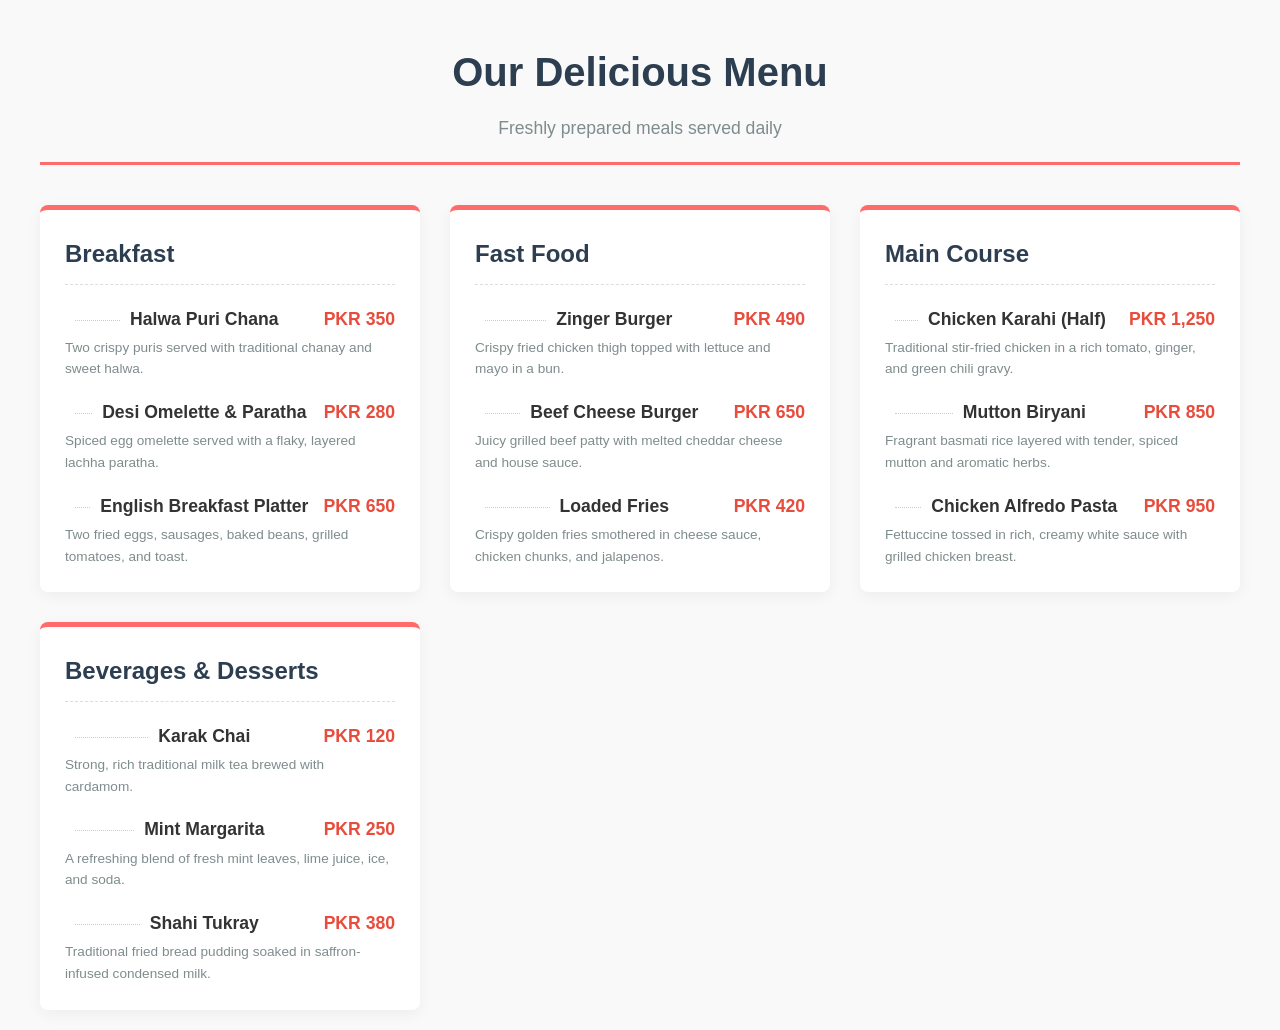
==== src/menu.html @ 16ae6100 "Created the menu page" ====
<!DOCTYPE html>
<html lang="en">
<head>
    <meta charset="UTF-8">
    <meta name="viewport" content="width=device-width, initial-scale=1.0">
    <title>Food Menu</title>
    <link rel="stylesheet" href="../styles/style.css">
</head>
<body>

    <div class="container">
        <header>
            <h1>Our Delicious Menu</h1>
            <p>Freshly prepared meals served daily</p>
        </header>

        <main class="menu-grid">
            <!-- Breakfast Category -->
            <section class="category-card">
                <h2 class="category-title">Breakfast</h2>
                <ul class="item-list">
                    <li class="menu-item">
                        <div class="item-details">
                            <span class="item-name">Halwa Puri Chana</span>
                            <span class="item-price">PKR 350</span>
                        </div>
                        <p class="item-description">Two crispy puris served with traditional chanay and sweet halwa.</p>
                    </li>
                    <li class="menu-item">
                        <div class="item-details">
                            <span class="item-name">Desi Omelette & Paratha</span>
                            <span class="item-price">PKR 280</span>
                        </div>
                        <p class="item-description">Spiced egg omelette served with a flaky, layered lachha paratha.</p>
                    </li>
                    <li class="menu-item">
                        <div class="item-details">
                            <span class="item-name">English Breakfast Platter</span>
                            <span class="item-price">PKR 650</span>
                        </div>
                        <p class="item-description">Two fried eggs, sausages, baked beans, grilled tomatoes, and toast.</p>
                    </li>
                </ul>
            </section>

            <!-- Fast Food Category -->
            <section class="category-card">
                <h2 class="category-title">Fast Food</h2>
                <ul class="item-list">
                    <li class="menu-item">
                        <div class="item-details">
                            <span class="item-name">Zinger Burger</span>
                            <span class="item-price">PKR 490</span>
                        </div>
                        <p class="item-description">Crispy fried chicken thigh topped with lettuce and mayo in a bun.</p>
                    </li>
                    <li class="menu-item">
                        <div class="item-details">
                            <span class="item-name">Beef Cheese Burger</span>
                            <span class="item-price">PKR 650</span>
                        </div>
                        <p class="item-description">Juicy grilled beef patty with melted cheddar cheese and house sauce.</p>
                    </li>
                    <li class="menu-item">
                        <div class="item-details">
                            <span class="item-name">Loaded Fries</span>
                            <span class="item-price">PKR 420</span>
                        </div>
                        <p class="item-description">Crispy golden fries smothered in cheese sauce, chicken chunks, and jalapenos.</p>
                    </li>
                </ul>
            </section>

            <!-- Main Course Category -->
            <section class="category-card">
                <h2 class="category-title">Main Course</h2>
                <ul class="item-list">
                    <li class="menu-item">
                        <div class="item-details">
                            <span class="item-name">Chicken Karahi (Half)</span>
                            <span class="item-price">PKR 1,250</span>
                        </div>
                        <p class="item-description">Traditional stir-fried chicken in a rich tomato, ginger, and green chili gravy.</p>
                    </li>
                    <li class="menu-item">
                        <div class="item-details">
                            <span class="item-name">Mutton Biryani</span>
                            <span class="item-price">PKR 850</span>
                        </div>
                        <p class="item-description">Fragrant basmati rice layered with tender, spiced mutton and aromatic herbs.</p>
                    </li>
                    <li class="menu-item">
                        <div class="item-details">
                            <span class="item-name">Chicken Alfredo Pasta</span>
                            <span class="item-price">PKR 950</span>
                        </div>
                        <p class="item-description">Fettuccine tossed in rich, creamy white sauce with grilled chicken breast.</p>
                    </li>
                </ul>
            </section>

            <!-- Beverages & Desserts Category -->
            <section class="category-card">
                <h2 class="category-title">Beverages & Desserts</h2>
                <ul class="item-list">
                    <li class="menu-item">
                        <div class="item-details">
                            <span class="item-name">Karak Chai</span>
                            <span class="item-price">PKR 120</span>
                        </div>
                        <p class="item-description">Strong, rich traditional milk tea brewed with cardamom.</p>
                    </li>
                    <li class="menu-item">
                        <div class="item-details">
                            <span class="item-name">Mint Margarita</span>
                            <span class="item-price">PKR 250</span>
                        </div>
                        <p class="item-description">A refreshing blend of fresh mint leaves, lime juice, ice, and soda.</p>
                    </li>
                    <li class="menu-item">
                        <div class="item-details">
                            <span class="item-name">Shahi Tukray</span>
                            <span class="item-price">PKR 380</span>
                        </div>
                        <p class="item-description">Traditional fried bread pudding soaked in saffron-infused condensed milk.</p>
                    </li>
                </ul>
            </section>
        </main>
    </div>

</body>
</html>
---- styles/style.css ----
/* Base Styles & Reset */
* {
    margin: 0;
    padding: 0;
    box-sizing: border-box;
    font-family: 'Segoe UI', Tahoma, Geneva, Verdana, sans-serif;
}

body {
    background-color: #f9f9f9;
    color: #333;
    line-height: 1.6;
    padding: 20px;
}

.container {
    max-width: 1200px;
    margin: 0 auto;
}

/* Header */
header {
    text-align: center;
    margin-bottom: 40px;
    padding: 20px 0;
    border-bottom: 3px solid #ff6b6b;
}

header h1 {
    font-size: 2.5rem;
    color: #2c3e50;
    margin-bottom: 10px;
}

header p {
    color: #7f8c8d;
    font-size: 1.1rem;
}

/* Menu Grid Layout */
.menu-grid {
    display: grid;
    grid-template-columns: repeat(auto-fit, minmax(280px, 1fr));
    gap: 30px;
}

/* Category Card */
.category-card {
    background: #fff;
    border-radius: 8px;
    box-shadow: 0 4px 15px rgba(0,0,0,0.05);
    padding: 25px;
    border-top: 5px solid #ff6b6b;
    transition: transform 0.3s ease;
}

.category-card:hover {
    transform: translateY(-5px);
}

.category-title {
    font-size: 1.5rem;
    color: #2c3e50;
    margin-bottom: 20px;
    padding-bottom: 10px;
    border-bottom: 1px dashed #ddd;
}

/* Menu Item List */
.item-list {
    list-style: none;
}

.menu-item {
    margin-bottom: 18px;
}

.menu-item:last-child {
    margin-bottom: 0;
}

.item-details {
    display: flex;
    justify-content: space-between;
    align-items: baseline;
    font-weight: 600;
}

.item-name {
    color: #333;
    font-size: 1.1rem;
    flex-grow: 1;
    order: 1;
}

/* Dotted separator between name and price */
.item-details::after {
    content: "";
    flex-grow: 1;
    border-bottom: 1px dotted #ccc;
    margin: 0 10px;
    position: relative;
    top: -4px;
}

.item-price {
    color: #e74c3c;
    font-size: 1.1rem;
    white-space: nowrap;
    order: 2;
}

.item-description {
    font-size: 0.85rem;
    color: #7f8c8d;
    margin-top: 4px;
    font-weight: normal;
}
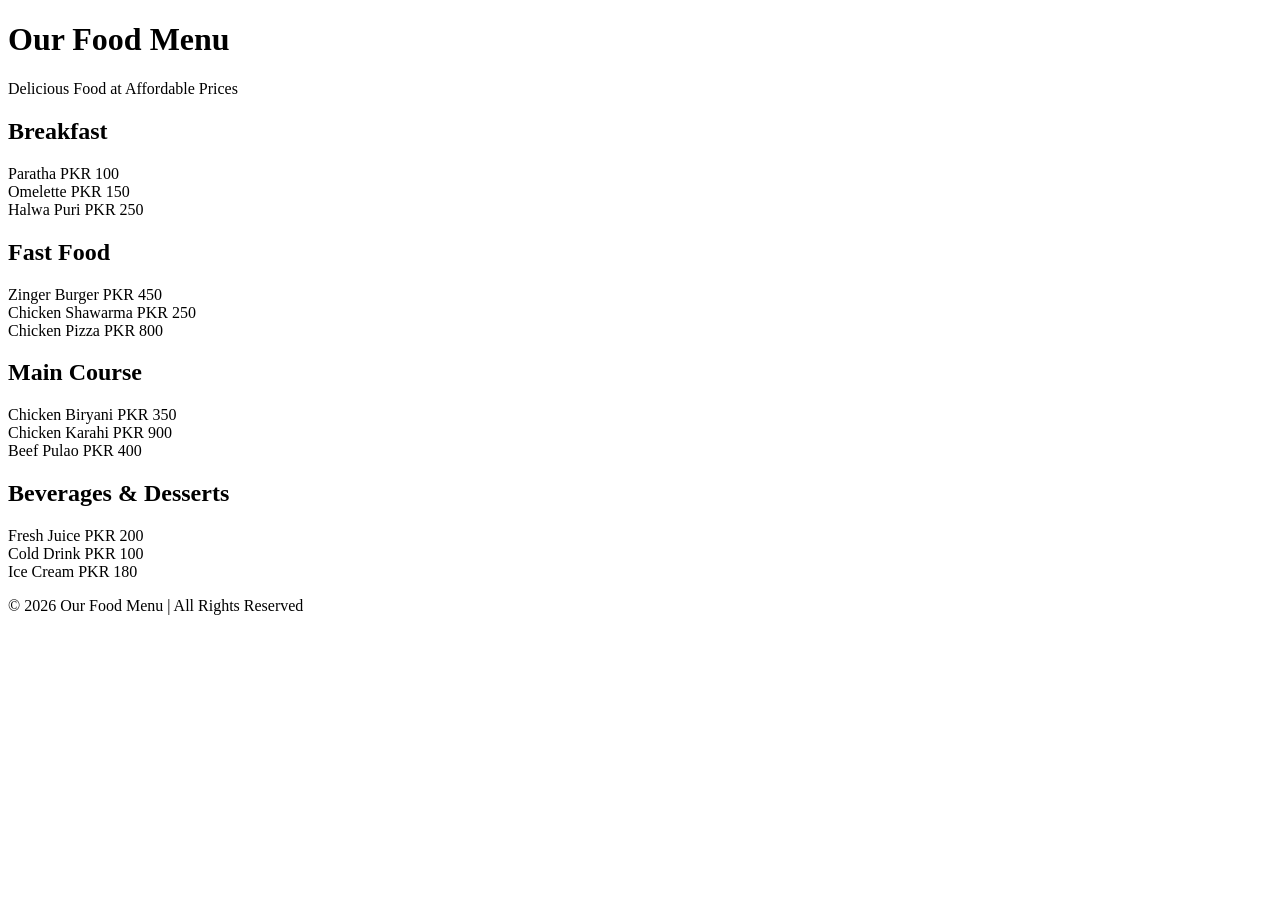
==== commit 441153a7: "completed html of menu page" ====
--- a/src/menu.html
+++ b/src/menu.html
@@ -1,133 +1,96 @@
+
 <!DOCTYPE html>
 <html lang="en">
 <head>
     <meta charset="UTF-8">
     <meta name="viewport" content="width=device-width, initial-scale=1.0">
     <title>Food Menu</title>
-    <link rel="stylesheet" href="../styles/style.css">
+
+    <!-- Linking External CSS -->
+    <!--<link rel="stylesheet" href="style.css"> -->
 </head>
 <body>
 
-    <div class="container">
-        <header>
-            <h1>Our Delicious Menu</h1>
-            <p>Freshly prepared meals served daily</p>
-        </header>
+    <header>
+        <h1>Our Food Menu</h1>
+        <p>Delicious Food at Affordable Prices</p>
+    </header>
 
-        <main class="menu-grid">
-            <!-- Breakfast Category -->
-            <section class="category-card">
-                <h2 class="category-title">Breakfast</h2>
-                <ul class="item-list">
-                    <li class="menu-item">
-                        <div class="item-details">
-                            <span class="item-name">Halwa Puri Chana</span>
-                            <span class="item-price">PKR 350</span>
-                        </div>
-                        <p class="item-description">Two crispy puris served with traditional chanay and sweet halwa.</p>
-                    </li>
-                    <li class="menu-item">
-                        <div class="item-details">
-                            <span class="item-name">Desi Omelette & Paratha</span>
-                            <span class="item-price">PKR 280</span>
-                        </div>
-                        <p class="item-description">Spiced egg omelette served with a flaky, layered lachha paratha.</p>
-                    </li>
-                    <li class="menu-item">
-                        <div class="item-details">
-                            <span class="item-name">English Breakfast Platter</span>
-                            <span class="item-price">PKR 650</span>
-                        </div>
-                        <p class="item-description">Two fried eggs, sausages, baked beans, grilled tomatoes, and toast.</p>
-                    </li>
-                </ul>
-            </section>
+    <main class="menu-container">
 
-            <!-- Fast Food Category -->
-            <section class="category-card">
-                <h2 class="category-title">Fast Food</h2>
-                <ul class="item-list">
-                    <li class="menu-item">
-                        <div class="item-details">
-                            <span class="item-name">Zinger Burger</span>
-                            <span class="item-price">PKR 490</span>
-                        </div>
-                        <p class="item-description">Crispy fried chicken thigh topped with lettuce and mayo in a bun.</p>
-                    </li>
-                    <li class="menu-item">
-                        <div class="item-details">
-                            <span class="item-name">Beef Cheese Burger</span>
-                            <span class="item-price">PKR 650</span>
-                        </div>
-                        <p class="item-description">Juicy grilled beef patty with melted cheddar cheese and house sauce.</p>
-                    </li>
-                    <li class="menu-item">
-                        <div class="item-details">
-                            <span class="item-name">Loaded Fries</span>
-                            <span class="item-price">PKR 420</span>
-                        </div>
-                        <p class="item-description">Crispy golden fries smothered in cheese sauce, chicken chunks, and jalapenos.</p>
-                    </li>
-                </ul>
-            </section>
+        <!-- Breakfast -->
+        <section class="menu-category">
+            <h2>Breakfast</h2>
+            <div class="menu-item">
+                <span>Paratha</span>
+                <span>PKR 100</span>
+            </div>
+            <div class="menu-item">
+                <span>Omelette</span>
+                <span>PKR 150</span>
+            </div>
+            <div class="menu-item">
+                <span>Halwa Puri</span>
+                <span>PKR 250</span>
+            </div>
+        </section>
 
-            <!-- Main Course Category -->
-            <section class="category-card">
-                <h2 class="category-title">Main Course</h2>
-                <ul class="item-list">
-                    <li class="menu-item">
-                        <div class="item-details">
-                            <span class="item-name">Chicken Karahi (Half)</span>
-                            <span class="item-price">PKR 1,250</span>
-                        </div>
-                        <p class="item-description">Traditional stir-fried chicken in a rich tomato, ginger, and green chili gravy.</p>
-                    </li>
-                    <li class="menu-item">
-                        <div class="item-details">
-                            <span class="item-name">Mutton Biryani</span>
-                            <span class="item-price">PKR 850</span>
-                        </div>
-                        <p class="item-description">Fragrant basmati rice layered with tender, spiced mutton and aromatic herbs.</p>
-                    </li>
-                    <li class="menu-item">
-                        <div class="item-details">
-                            <span class="item-name">Chicken Alfredo Pasta</span>
-                            <span class="item-price">PKR 950</span>
-                        </div>
-                        <p class="item-description">Fettuccine tossed in rich, creamy white sauce with grilled chicken breast.</p>
-                    </li>
-                </ul>
-            </section>
+        <!-- Fast Food -->
+        <section class="menu-category">
+            <h2>Fast Food</h2>
+            <div class="menu-item">
+                <span>Zinger Burger</span>
+                <span>PKR 450</span>
+            </div>
+            <div class="menu-item">
+                <span>Chicken Shawarma</span>
+                <span>PKR 250</span>
+            </div>
+            <div class="menu-item">
+                <span>Chicken Pizza</span>
+                <span>PKR 800</span>
+            </div>
+        </section>
 
-            <!-- Beverages & Desserts Category -->
-            <section class="category-card">
-                <h2 class="category-title">Beverages & Desserts</h2>
-                <ul class="item-list">
-                    <li class="menu-item">
-                        <div class="item-details">
-                            <span class="item-name">Karak Chai</span>
-                            <span class="item-price">PKR 120</span>
-                        </div>
-                        <p class="item-description">Strong, rich traditional milk tea brewed with cardamom.</p>
-                    </li>
-                    <li class="menu-item">
-                        <div class="item-details">
-                            <span class="item-name">Mint Margarita</span>
-                            <span class="item-price">PKR 250</span>
-                        </div>
-                        <p class="item-description">A refreshing blend of fresh mint leaves, lime juice, ice, and soda.</p>
-                    </li>
-                    <li class="menu-item">
-                        <div class="item-details">
-                            <span class="item-name">Shahi Tukray</span>
-                            <span class="item-price">PKR 380</span>
-                        </div>
-                        <p class="item-description">Traditional fried bread pudding soaked in saffron-infused condensed milk.</p>
-                    </li>
-                </ul>
-            </section>
-        </main>
-    </div>
+        <!-- Main Course -->
+        <section class="menu-category">
+            <h2>Main Course</h2>
+            <div class="menu-item">
+                <span>Chicken Biryani</span>
+                <span>PKR 350</span>
+            </div>
+            <div class="menu-item">
+                <span>Chicken Karahi</span>
+                <span>PKR 900</span>
+            </div>
+            <div class="menu-item">
+                <span>Beef Pulao</span>
+                <span>PKR 400</span>
+            </div>
+        </section>
+
+        <!-- Beverages & Desserts -->
+        <section class="menu-category">
+            <h2>Beverages & Desserts</h2>
+            <div class="menu-item">
+                <span>Fresh Juice</span>
+                <span>PKR 200</span>
+            </div>
+            <div class="menu-item">
+                <span>Cold Drink</span>
+                <span>PKR 100</span>
+            </div>
+            <div class="menu-item">
+                <span>Ice Cream</span>
+                <span>PKR 180</span>
+            </div>
+        </section>
+
+    </main>
+
+    <footer>
+        <p>&copy; 2026 Our Food Menu | All Rights Reserved</p>
+    </footer>
 
 </body>
 </html>
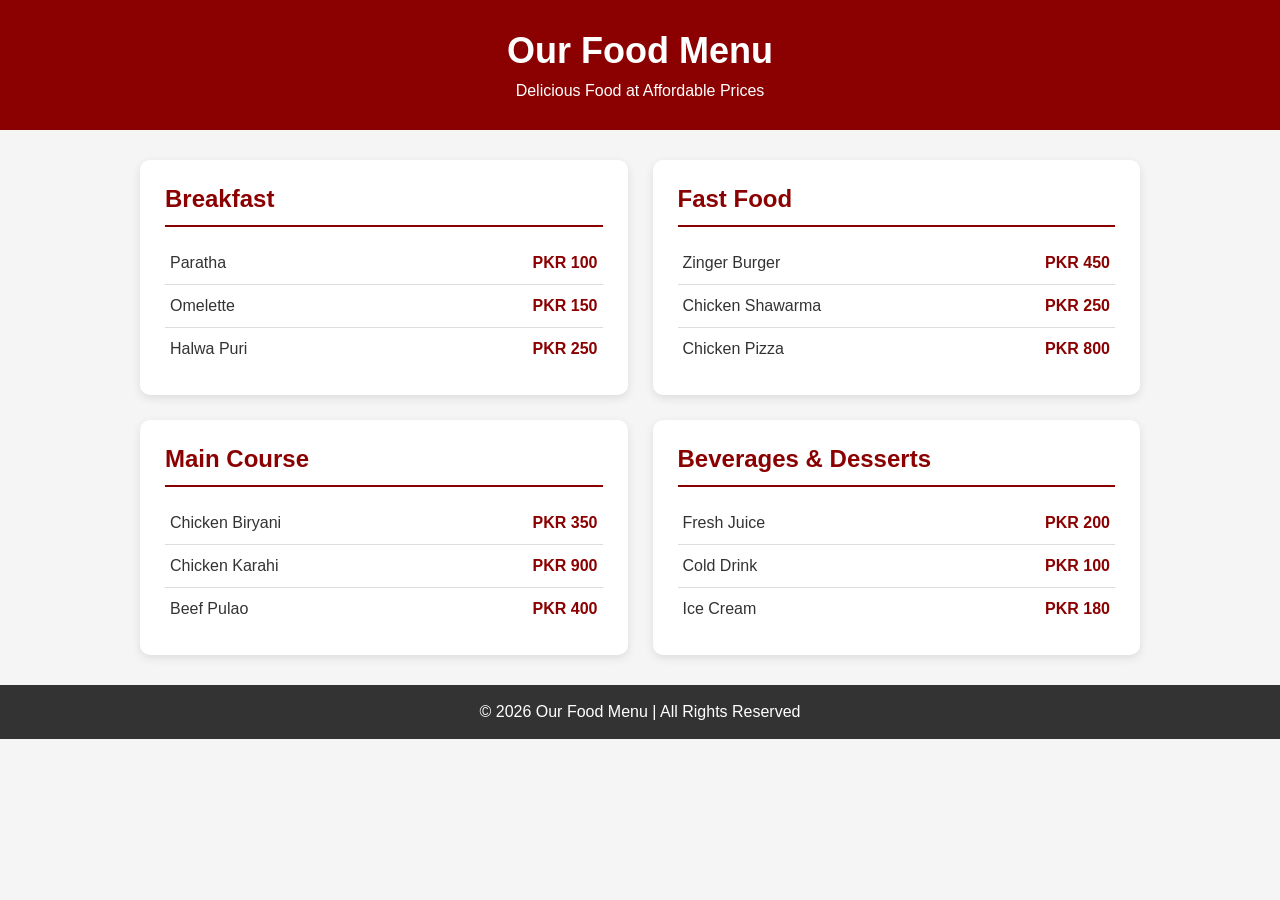
==== commit a349dad2: "linked stylesheet with menu.html" ====
--- a/src/menu.html
+++ b/src/menu.html
@@ -7,7 +7,7 @@
     <title>Food Menu</title>
 
     <!-- Linking External CSS -->
-    <!--<link rel="stylesheet" href="style.css"> -->
+    <link rel="stylesheet" href="../styles/style.css"> 
 </head>
 <body>
 
--- a/styles/style.css
+++ b/styles/style.css
@@ -0,0 +1,94 @@
+
+/* General Styling */
+* {
+    margin: 0;
+    padding: 0;
+    box-sizing: border-box;
+}
+
+body {
+    font-family: Arial, sans-serif;
+    background-color: #f5f5f5;
+    color: #333;
+}
+
+/* Header */
+header {
+    background-color: #8b0000;
+    color: white;
+    text-align: center;
+    padding: 30px 15px;
+}
+
+header h1 {
+    font-size: 36px;
+    margin-bottom: 10px;
+}
+
+header p {
+    font-size: 16px;
+}
+
+/* Menu Container */
+.menu-container {
+    width: 85%;
+    max-width: 1000px;
+    margin: 30px auto;
+    display: grid;
+    grid-template-columns: repeat(2, 1fr);
+    gap: 25px;
+}
+
+/* Menu Categories */
+.menu-category {
+    background-color: white;
+    padding: 25px;
+    border-radius: 10px;
+    box-shadow: 0 3px 10px rgba(0, 0, 0, 0.1);
+}
+
+.menu-category h2 {
+    color: #8b0000;
+    border-bottom: 2px solid #8b0000;
+    padding-bottom: 12px;
+    margin-bottom: 15px;
+}
+
+/* Menu Items */
+.menu-item {
+    display: flex;
+    justify-content: space-between;
+    padding: 12px 5px;
+    border-bottom: 1px solid #ddd;
+    font-size: 16px;
+}
+
+.menu-item:last-child {
+    border-bottom: none;
+}
+
+.menu-item span:last-child {
+    font-weight: bold;
+    color: #8b0000;
+}
+
+/* Footer */
+footer {
+    background-color: #333;
+    color: white;
+    text-align: center;
+    padding: 18px;
+    margin-top: 30px;
+}
+
+/* Responsive Design */
+@media (max-width: 600px) {
+    .menu-container {
+        grid-template-columns: 1fr;
+        width: 90%;
+    }
+
+    header h1 {
+        font-size: 28px;
+    }
+}
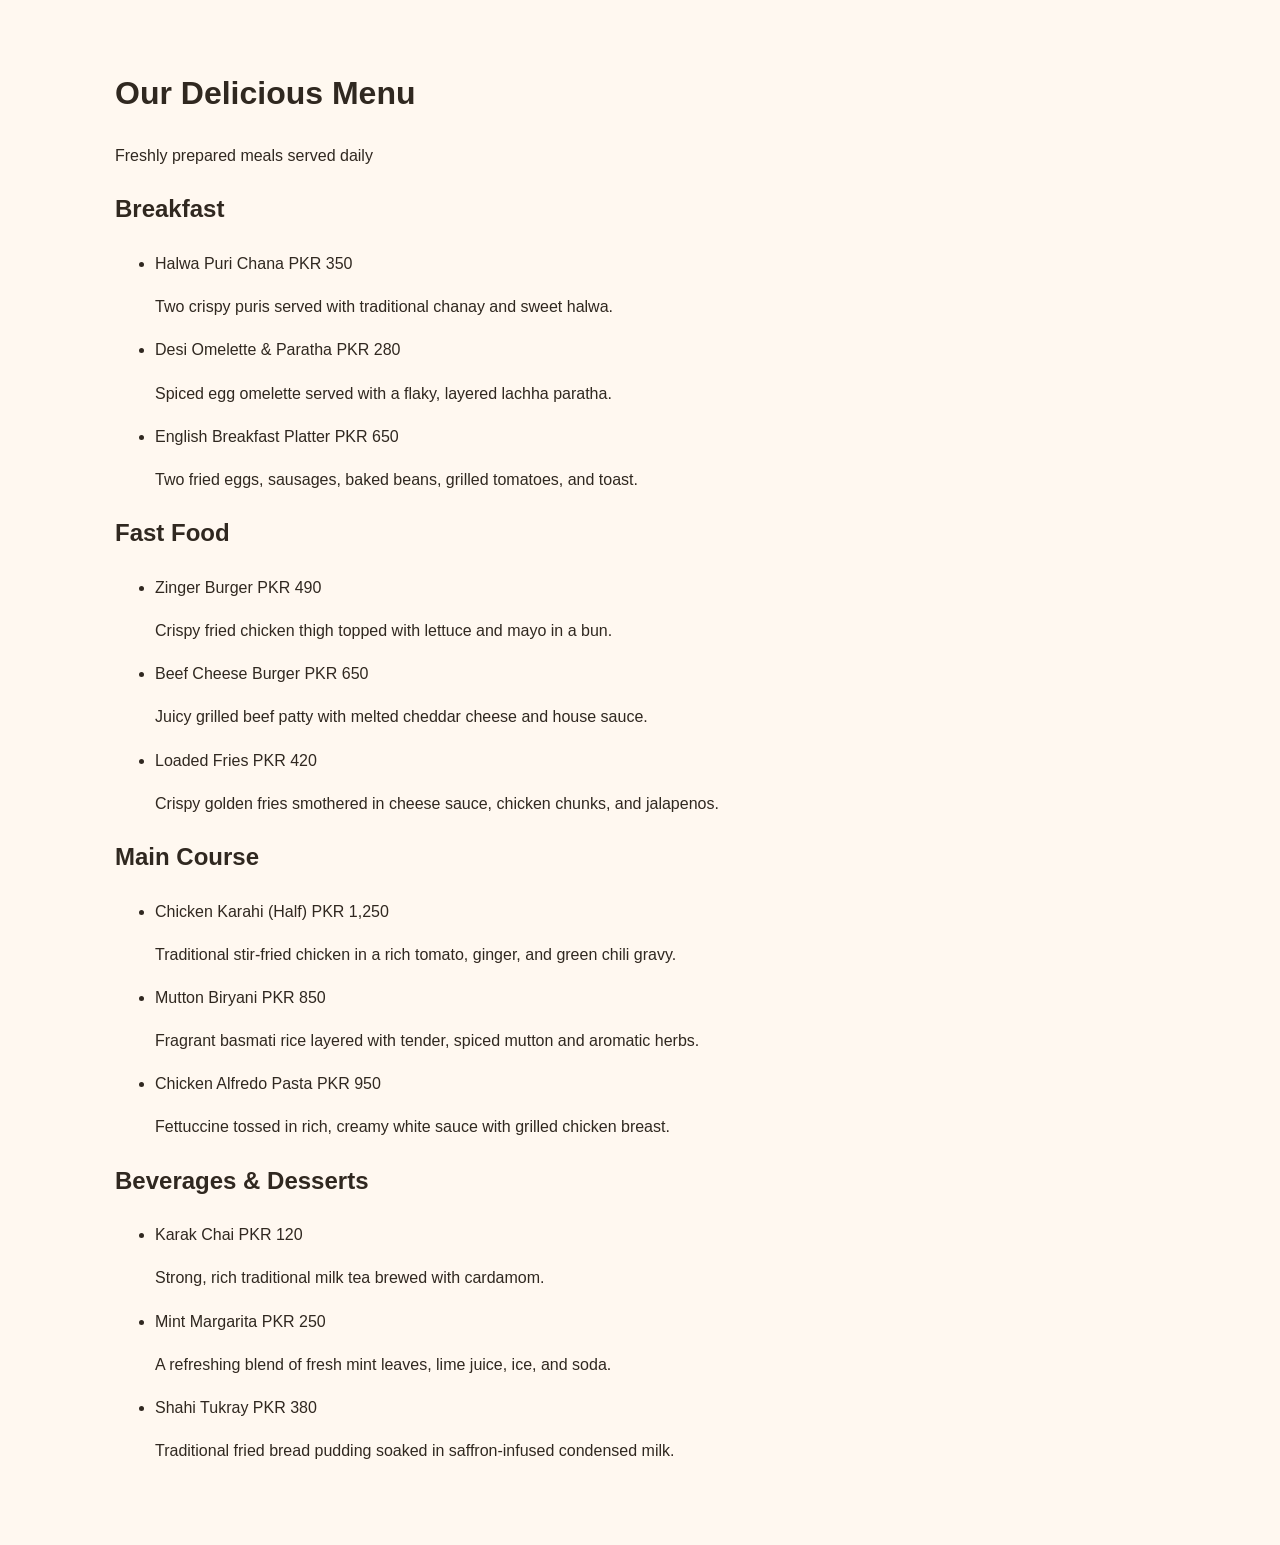
==== commit f23823bf: "Merge pull request #18 from Saitama-a/feature/order-page Feature/order page" ====
--- a/src/menu.html
+++ b/src/menu.html
@@ -1,96 +1,133 @@
-
 <!DOCTYPE html>
 <html lang="en">
 <head>
     <meta charset="UTF-8">
     <meta name="viewport" content="width=device-width, initial-scale=1.0">
     <title>Food Menu</title>
-
-    <!-- Linking External CSS -->
-    <link rel="stylesheet" href="../styles/style.css"> 
+    <link rel="stylesheet" href="../styles/style.css">
 </head>
 <body>
 
-    <header>
-        <h1>Our Food Menu</h1>
-        <p>Delicious Food at Affordable Prices</p>
-    </header>
+    <div class="container">
+        <header>
+            <h1>Our Delicious Menu</h1>
+            <p>Freshly prepared meals served daily</p>
+        </header>
 
-    <main class="menu-container">
+        <main class="menu-grid">
+            <!-- Breakfast Category -->
+            <section class="category-card">
+                <h2 class="category-title">Breakfast</h2>
+                <ul class="item-list">
+                    <li class="menu-item">
+                        <div class="item-details">
+                            <span class="item-name">Halwa Puri Chana</span>
+                            <span class="item-price">PKR 350</span>
+                        </div>
+                        <p class="item-description">Two crispy puris served with traditional chanay and sweet halwa.</p>
+                    </li>
+                    <li class="menu-item">
+                        <div class="item-details">
+                            <span class="item-name">Desi Omelette & Paratha</span>
+                            <span class="item-price">PKR 280</span>
+                        </div>
+                        <p class="item-description">Spiced egg omelette served with a flaky, layered lachha paratha.</p>
+                    </li>
+                    <li class="menu-item">
+                        <div class="item-details">
+                            <span class="item-name">English Breakfast Platter</span>
+                            <span class="item-price">PKR 650</span>
+                        </div>
+                        <p class="item-description">Two fried eggs, sausages, baked beans, grilled tomatoes, and toast.</p>
+                    </li>
+                </ul>
+            </section>
 
-        <!-- Breakfast -->
-        <section class="menu-category">
-            <h2>Breakfast</h2>
-            <div class="menu-item">
-                <span>Paratha</span>
-                <span>PKR 100</span>
-            </div>
-            <div class="menu-item">
-                <span>Omelette</span>
-                <span>PKR 150</span>
-            </div>
-            <div class="menu-item">
-                <span>Halwa Puri</span>
-                <span>PKR 250</span>
-            </div>
-        </section>
+            <!-- Fast Food Category -->
+            <section class="category-card">
+                <h2 class="category-title">Fast Food</h2>
+                <ul class="item-list">
+                    <li class="menu-item">
+                        <div class="item-details">
+                            <span class="item-name">Zinger Burger</span>
+                            <span class="item-price">PKR 490</span>
+                        </div>
+                        <p class="item-description">Crispy fried chicken thigh topped with lettuce and mayo in a bun.</p>
+                    </li>
+                    <li class="menu-item">
+                        <div class="item-details">
+                            <span class="item-name">Beef Cheese Burger</span>
+                            <span class="item-price">PKR 650</span>
+                        </div>
+                        <p class="item-description">Juicy grilled beef patty with melted cheddar cheese and house sauce.</p>
+                    </li>
+                    <li class="menu-item">
+                        <div class="item-details">
+                            <span class="item-name">Loaded Fries</span>
+                            <span class="item-price">PKR 420</span>
+                        </div>
+                        <p class="item-description">Crispy golden fries smothered in cheese sauce, chicken chunks, and jalapenos.</p>
+                    </li>
+                </ul>
+            </section>
 
-        <!-- Fast Food -->
-        <section class="menu-category">
-            <h2>Fast Food</h2>
-            <div class="menu-item">
-                <span>Zinger Burger</span>
-                <span>PKR 450</span>
-            </div>
-            <div class="menu-item">
-                <span>Chicken Shawarma</span>
-                <span>PKR 250</span>
-            </div>
-            <div class="menu-item">
-                <span>Chicken Pizza</span>
-                <span>PKR 800</span>
-            </div>
-        </section>
+            <!-- Main Course Category -->
+            <section class="category-card">
+                <h2 class="category-title">Main Course</h2>
+                <ul class="item-list">
+                    <li class="menu-item">
+                        <div class="item-details">
+                            <span class="item-name">Chicken Karahi (Half)</span>
+                            <span class="item-price">PKR 1,250</span>
+                        </div>
+                        <p class="item-description">Traditional stir-fried chicken in a rich tomato, ginger, and green chili gravy.</p>
+                    </li>
+                    <li class="menu-item">
+                        <div class="item-details">
+                            <span class="item-name">Mutton Biryani</span>
+                            <span class="item-price">PKR 850</span>
+                        </div>
+                        <p class="item-description">Fragrant basmati rice layered with tender, spiced mutton and aromatic herbs.</p>
+                    </li>
+                    <li class="menu-item">
+                        <div class="item-details">
+                            <span class="item-name">Chicken Alfredo Pasta</span>
+                            <span class="item-price">PKR 950</span>
+                        </div>
+                        <p class="item-description">Fettuccine tossed in rich, creamy white sauce with grilled chicken breast.</p>
+                    </li>
+                </ul>
+            </section>
 
-        <!-- Main Course -->
-        <section class="menu-category">
-            <h2>Main Course</h2>
-            <div class="menu-item">
-                <span>Chicken Biryani</span>
-                <span>PKR 350</span>
-            </div>
-            <div class="menu-item">
-                <span>Chicken Karahi</span>
-                <span>PKR 900</span>
-            </div>
-            <div class="menu-item">
-                <span>Beef Pulao</span>
-                <span>PKR 400</span>
-            </div>
-        </section>
-
-        <!-- Beverages & Desserts -->
-        <section class="menu-category">
-            <h2>Beverages & Desserts</h2>
-            <div class="menu-item">
-                <span>Fresh Juice</span>
-                <span>PKR 200</span>
-            </div>
-            <div class="menu-item">
-                <span>Cold Drink</span>
-                <span>PKR 100</span>
-            </div>
-            <div class="menu-item">
-                <span>Ice Cream</span>
-                <span>PKR 180</span>
-            </div>
-        </section>
-
-    </main>
-
-    <footer>
-        <p>&copy; 2026 Our Food Menu | All Rights Reserved</p>
-    </footer>
+            <!-- Beverages & Desserts Category -->
+            <section class="category-card">
+                <h2 class="category-title">Beverages & Desserts</h2>
+                <ul class="item-list">
+                    <li class="menu-item">
+                        <div class="item-details">
+                            <span class="item-name">Karak Chai</span>
+                            <span class="item-price">PKR 120</span>
+                        </div>
+                        <p class="item-description">Strong, rich traditional milk tea brewed with cardamom.</p>
+                    </li>
+                    <li class="menu-item">
+                        <div class="item-details">
+                            <span class="item-name">Mint Margarita</span>
+                            <span class="item-price">PKR 250</span>
+                        </div>
+                        <p class="item-description">A refreshing blend of fresh mint leaves, lime juice, ice, and soda.</p>
+                    </li>
+                    <li class="menu-item">
+                        <div class="item-details">
+                            <span class="item-name">Shahi Tukray</span>
+                            <span class="item-price">PKR 380</span>
+                        </div>
+                        <p class="item-description">Traditional fried bread pudding soaked in saffron-infused condensed milk.</p>
+                    </li>
+                </ul>
+            </section>
+        </main>
+    </div>
 
 </body>
 </html>
--- a/styles/style.css
+++ b/styles/style.css
@@ -1,94 +1,782 @@
 
-/* General Styling */
+/* =========================================
+   CAMPUS BITES — HOW TO ORDER PAGE
+   Modern, responsive cafeteria design
+   ========================================= */
+
+:root {
+    --cb-primary: #e76f24;
+    --cb-primary-dark: #b94b13;
+    --cb-cream: #fff8f0;
+    --cb-surface: #ffffff;
+    --cb-text: #302820;
+    --cb-muted: #766b61;
+    --cb-border: #f0dfd0;
+    --cb-shadow: 0 12px 35px rgba(83, 48, 23, 0.09);
+}
+
+/* General page styling */
+body {
+    margin: 0;
+    color: var(--cb-text);
+    background: var(--cb-cream);
+    font-family: "Segoe UI", Arial, sans-serif;
+    line-height: 1.7;
+}
+
+body a {
+    color: var(--cb-primary-dark);
+    transition: color 0.2s ease;
+}
+
+body a:hover {
+    color: var(--cb-primary);
+}
+
+body a:focus-visible {
+    outline: 3px solid var(--cb-primary);
+    outline-offset: 4px;
+}
+
+/* Header and navigation */
+.site-header {
+    position: relative;
+    overflow: hidden;
+    padding: 36px 20px 28px;
+    text-align: center;
+    color: #ffffff;
+    background: linear-gradient(135deg, #713719, #bd551c 60%, #ed8a38);
+}
+
+.site-header h1 {
+    margin: 0;
+    font-size: clamp(2rem, 5vw, 3.2rem);
+    font-weight: 800;
+    letter-spacing: -1.5px;
+}
+
+.site-header > p {
+    margin: 4px 0 24px;
+    color: #fff0e4;
+    font-size: 1.05rem;
+}
+
+.site-header nav {
+    display: flex;
+    flex-wrap: wrap;
+    justify-content: center;
+    gap: 8px;
+    max-width: 850px;
+    margin: 0 auto;
+}
+
+.site-header nav a {
+    padding: 9px 16px;
+    border: 1px solid rgba(255, 255, 255, 0.25);
+    border-radius: 30px;
+    color: #ffffff;
+    text-decoration: none;
+    font-size: 0.93rem;
+    font-weight: 600;
+    transition: background 0.2s ease, transform 0.2s ease;
+}
+
+.site-header nav a:hover,
+.site-header nav a[aria-current="page"] {
+    color: #713719;
+    background: #ffffff;
+    transform: translateY(-2px);
+}
+
+/* Main content container */
+.container {
+    width: min(100% - 40px, 1050px);
+    margin: 0 auto;
+    padding: 45px 0 65px;
+}
+
+/* Intro section */
+.page-intro {
+    position: relative;
+    margin-bottom: 42px;
+    padding: 42px 30px;
+    overflow: hidden;
+    border: 1px solid var(--cb-border);
+    border-radius: 24px;
+    background: linear-gradient(120deg, #ffffff, #fff0df);
+    box-shadow: var(--cb-shadow);
+}
+
+.page-intro::after {
+    content: "🍽️";
+    position: absolute;
+    right: 30px;
+    bottom: 5px;
+    font-size: clamp(4rem, 10vw, 7rem);
+    opacity: 0.13;
+    pointer-events: none;
+}
+
+.page-intro h2 {
+    max-width: 650px;
+    margin: 0 0 12px;
+    color: #733c1d;
+    font-size: clamp(2rem, 4.5vw, 3rem);
+    line-height: 1.2;
+    letter-spacing: -1px;
+}
+
+.page-intro p {
+    max-width: 650px;
+    margin: 0;
+    color: var(--cb-muted);
+    font-size: 1.08rem;
+}
+
+/* Section headings */
+.order-steps > h2,
+.order-guidelines h2,
+.order-help h2 {
+    margin: 0 0 22px;
+    color: #733c1d;
+    font-size: clamp(1.5rem, 3vw, 2rem);
+    letter-spacing: -0.5px;
+}
+
+/* Ordering step cards */
+.order-steps {
+    margin: 0 0 42px;
+}
+
+.order-card {
+    position: relative;
+    margin-bottom: 18px;
+    padding: 25px 28px 25px 88px;
+    border: 1px solid var(--cb-border);
+    border-left: 5px solid var(--cb-primary);
+    border-radius: 16px;
+    background: var(--cb-surface);
+    box-shadow: 0 5px 18px rgba(83, 48, 23, 0.05);
+    transition: transform 0.25s ease, box-shadow 0.25s ease;
+}
+
+.order-card::before {
+    position: absolute;
+    top: 24px;
+    left: 23px;
+    display: grid;
+    width: 44px;
+    height: 44px;
+    place-items: center;
+    border-radius: 14px;
+    color: #ffffff;
+    background: linear-gradient(135deg, #ed8a38, #c65319);
+    font-size: 1.2rem;
+    font-weight: 800;
+}
+
+.order-card:nth-of-type(1)::before {
+    content: "01";
+}
+
+.order-card:nth-of-type(2)::before {
+    content: "02";
+}
+
+.order-card:nth-of-type(3)::before {
+    content: "03";
+}
+
+.order-card:nth-of-type(4)::before {
+    content: "04";
+}
+
+.order-card:hover {
+    transform: translateY(-4px);
+    box-shadow: var(--cb-shadow);
+}
+
+.order-card h3 {
+    margin: 0 0 8px;
+    color: #713719;
+    font-size: 1.2rem;
+}
+
+.order-card p {
+    margin: 0;
+    color: var(--cb-muted);
+}
+
+.order-card a {
+    font-weight: 600;
+    text-decoration-thickness: 1px;
+    text-underline-offset: 3px;
+}
+
+/* Ordering guidelines */
+.order-guidelines {
+    margin: 0 0 30px;
+    padding: 30px;
+    border: 1px solid #f2d6b6;
+    border-radius: 20px;
+    background: #fff0dc;
+}
+
+.order-guidelines ul {
+    display: grid;
+    grid-template-columns: repeat(2, minmax(0, 1fr));
+    gap: 14px;
+    margin: 0;
+    padding: 0;
+    list-style: none;
+}
+
+.order-guidelines li {
+    padding: 15px 16px;
+    border: 1px solid #f3dfc8;
+    border-radius: 12px;
+    background: rgba(255, 255, 255, 0.8);
+    color: var(--cb-muted);
+}
+
+.order-guidelines li strong {
+    display: block;
+    margin-bottom: 4px;
+    color: #713719;
+}
+
+/* Call-to-action */
+.order-help {
+    padding: 35px 25px;
+    border-radius: 20px;
+    color: #ffffff;
+    background: linear-gradient(120deg, #733719, #c45a20);
+    text-align: center;
+    box-shadow: var(--cb-shadow);
+}
+
+.order-help h2 {
+    margin-bottom: 8px;
+    color: #ffffff;
+}
+
+.order-help p {
+    margin: 0 0 22px;
+    color: #ffead9;
+}
+
+.button-link {
+    display: inline-block;
+    padding: 13px 25px;
+    border: 2px solid #ffffff;
+    border-radius: 30px;
+    color: #713719;
+    background: #ffffff;
+    font-weight: 700;
+    text-decoration: none;
+    transition: transform 0.2s ease, background 0.2s ease;
+}
+
+.button-link:hover {
+    color: #713719;
+    background: #ffe8d2;
+    transform: translateY(-3px);
+}
+
+/* Footer */
+.site-footer {
+    padding: 22px 20px;
+    color: #f9e6d6;
+    background: #39251a;
+    text-align: center;
+}
+
+.site-footer p {
+    margin: 0;
+    font-size: 0.9rem;
+}
+
+/* Tablet and mobile responsiveness */
+@media (max-width: 700px) {
+    .container {
+        width: min(100% - 28px, 1050px);
+        padding: 28px 0 40px;
+    }
+
+    .site-header {
+        padding: 28px 14px 22px;
+    }
+
+    .site-header nav {
+        gap: 7px;
+    }
+
+    .site-header nav a {
+        padding: 8px 12px;
+        font-size: 0.85rem;
+    }
+
+    .page-intro {
+        padding: 30px 22px;
+        margin-bottom: 30px;
+    }
+
+    .page-intro::after {
+        right: 12px;
+        bottom: 0;
+        font-size: 4rem;
+    }
+
+    .order-card {
+        padding: 22px 18px 22px 72px;
+    }
+
+    .order-card::before {
+        top: 22px;
+        left: 15px;
+        width: 40px;
+        height: 40px;
+    }
+
+    .order-guidelines {
+        padding: 22px 18px;
+    }
+
+    .order-guidelines ul {
+        grid-template-columns: 1fr;
+    }
+
+    .order-help {
+        padding: 28px 18px;
+    }
+}
+
+/* Small mobile screens */
+@media (max-width: 400px) {
+    .site-header nav a {
+        padding: 7px 10px;
+        font-size: 0.8rem;
+    }
+
+    .order-card {
+        padding: 70px 17px 20px;
+    }
+
+    .order-card::before {
+        top: 15px;
+        left: 17px;
+    }
+
+    .page-intro h2 {
+        font-size: 1.8rem;
+    }
+
+    .button-link {
+        max-width: 100%;
+        box-sizing: border-box;
+    }
+}
+
+/* Respect reduced-motion preferences */
+@media (prefers-reduced-motion: reduce) {
+    .order-card,
+    .site-header nav a,
+    .button-link {
+        transition: none;
+    }
+
+    .order-card:hover,
+    .site-header nav a:hover,
+    .button-link:hover {
+        transform: none;
+    }
+/* Base Styles & Reset */
 * {
     margin: 0;
     padding: 0;
     box-sizing: border-box;
+    font-family: 'Segoe UI', Tahoma, Geneva, Verdana, sans-serif;
 }
 
 body {
-    font-family: Arial, sans-serif;
-    background-color: #f5f5f5;
+    background-color: #f9f9f9;
     color: #333;
+    line-height: 1.6;
+    padding: 20px;
+}
+
+.container {
+    max-width: 1200px;
+    margin: 0 auto;
 }
 
 /* Header */
 header {
-    background-color: #8b0000;
-    color: white;
-    text-align: center;
-    padding: 30px 15px;
+    text-align: center;
+    margin-bottom: 40px;
+    padding: 20px 0;
+    border-bottom: 3px solid #ff6b6b;
 }
 
 header h1 {
-    font-size: 36px;
+    font-size: 2.5rem;
+    color: #2c3e50;
     margin-bottom: 10px;
 }
 
 header p {
+    color: #7f8c8d;
+    font-size: 1.1rem;
+}
+
+/* Menu Grid Layout */
+.menu-grid {
+    display: grid;
+    grid-template-columns: repeat(auto-fit, minmax(280px, 1fr));
+    gap: 30px;
+}
+
+/* Category Card */
+.category-card {
+    background: #fff;
+    border-radius: 8px;
+    box-shadow: 0 4px 15px rgba(0,0,0,0.05);
+    padding: 25px;
+    border-top: 5px solid #ff6b6b;
+    transition: transform 0.3s ease;
+}
+
+.category-card:hover {
+    transform: translateY(-5px);
+}
+
+.category-title {
+    font-size: 1.5rem;
+    color: #2c3e50;
+    margin-bottom: 20px;
+    padding-bottom: 10px;
+    border-bottom: 1px dashed #ddd;
+}
+
+/* Menu Item List */
+.item-list {
+    list-style: none;
+}
+
+.menu-item {
+    margin-bottom: 18px;
+}
+
+.menu-item:last-child {
+    margin-bottom: 0;
+}
+
+.item-details {
+    display: flex;
+    justify-content: space-between;
+    align-items: baseline;
+    font-weight: 600;
+}
+
+.item-name {
+    color: #333;
+    font-size: 1.1rem;
+    flex-grow: 1;
+    order: 1;
+}
+
+/* Dotted separator between name and price */
+.item-details::after {
+    content: "";
+    flex-grow: 1;
+    border-bottom: 1px dotted #ccc;
+    margin: 0 10px;
+    position: relative;
+    top: -4px;
+}
+
+.item-price {
+    color: #e74c3c;
+    font-size: 1.1rem;
+    white-space: nowrap;
+    order: 2;
+}
+
+.item-description {
+    font-size: 0.85rem;
+    color: #7f8c8d;
+    margin-top: 4px;
+    font-weight: normal;
+//DEALS PAGE
+/* Navigation Bar */
+nav {
+    margin-top: 20px;
+}
+
+.nav-links {
+    list-style: none;
+    display: flex;
+    justify-content: center;
+    align-items: center;
+    flex-wrap: wrap;
+    gap: 12px;
+    padding: 12px;
+    margin: 0;
+    background-color: #104b30;
+    border-radius: 12px;
+}
+
+.nav-links li {
+    margin: 0;
+    padding: 0;
+}
+
+.nav-links a {
+    display: block;
+    color: #ffffff;
+    text-decoration: none;
     font-size: 16px;
-}
-
-/* Menu Container */
-.menu-container {
-    width: 85%;
-    max-width: 1000px;
-    margin: 30px auto;
+    font-weight: 600;
+    padding: 11px 18px;
+    border-radius: 8px;
+    border: 1px solid transparent;
+    transition: background-color 0.3s ease,
+                color 0.3s ease,
+                transform 0.3s ease,
+                border-color 0.3s ease;
+}
+
+/* Hover Effect */
+.nav-links a:hover {
+    background-color: #ffffff;
+    color: #176b45;
+    border-color: #d8eadf;
+    transform: translateY(-3px);
+}
+
+/* Active Page */
+.nav-links a.active {
+    background-color: #f4c542;
+    color: #183b2b;
+    font-weight: 700;
+    box-shadow: 0 3px 8px rgba(0, 0, 0, 0.15);
+}
+
+/* Keyboard Accessibility */
+.nav-links a:focus-visible {
+    outline: 3px solid #f4c542;
+    outline-offset: 4px;
+}
+
+/* Mobile Responsive Navigation */
+@media (max-width: 600px) {
+    .nav-links {
+        gap: 8px;
+        padding: 10px;
+    }
+
+    .nav-links a {
+        padding: 9px 12px;
+        font-size: 14px;
+    }
+}
+
+
+
+.page-intro {
+    text-align: center;
+    padding: 35px 20px;
+}
+
+.page-intro h2 {
+    color: #176b45;
+    font-size: 2rem;
+    margin-bottom: 12px;
+}
+
+.page-intro p {
+    max-width: 700px;
+    margin: 0 auto;
+    line-height: 1.7;
+}
+
+.daily-special,
+.combo-deals,
+.deal-information,
+.call-to-action {
+    margin: 30px 0;
+}
+
+.daily-special h2,
+.combo-deals h2,
+.deal-information h2,
+.call-to-action h2 {
+    text-align: center;
+    color: #176b45;
+    margin-bottom: 20px;
+}
+
+.deals-grid {
     display: grid;
-    grid-template-columns: repeat(2, 1fr);
-    gap: 25px;
-}
-
-/* Menu Categories */
-.menu-category {
-    background-color: white;
+    grid-template-columns: repeat(2, minmax(0, 1fr));
+    gap: 22px;
+    margin-top: 25px;
+}
+
+.deal-card {
+    background-color: #ffffff;
+    border: 1px solid #e0e0e0;
+    border-radius: 12px;
+    padding: 25px;
+    box-shadow: 0 4px 10px rgba(0, 0, 0, 0.07);
+}
+
+.deal-card h3 {
+    color: #176b45;
+    margin-bottom: 12px;
+}
+
+.deal-card p {
+    line-height: 1.6;
+}
+
+.deal-card ul {
+    padding-left: 22px;
+    margin: 15px 0;
+}
+
+.deal-card li {
+    margin-bottom: 8px;
+}
+
+.featured-deal {
+    max-width: 600px;
+    margin: 0 auto;
+    text-align: center;
+    border: 2px solid #e5a000;
+    background-color: #fffaf0;
+}
+
+.deal-label {
+    display: inline-block;
+    background-color: #176b45;
+    color: #ffffff;
+    padding: 6px 14px;
+    border-radius: 20px;
+    font-size: 0.85rem;
+    margin-bottom: 15px;
+}
+
+.deal-price {
+    color: #c0392b;
+    font-size: 1.6rem;
+    font-weight: bold;
+    margin: 18px 0;
+}
+
+.deal-note {
+    color: #6b5b36;
+    font-style: italic;
+    margin-bottom: 18px;
+}
+
+.deal-description {
+    color: #555555;
+}
+
+.btn {
+    display: inline-block;
+    background-color: #176b45;
+    color: #ffffff;
+    padding: 10px 18px;
+    text-decoration: none;
+    border-radius: 6px;
+    font-weight: bold;
+    margin-top: 8px;
+}
+
+.btn:hover {
+    background-color: #104b30;
+}
+
+.btn:focus-visible,
+.nav-links a:focus-visible {
+    outline: 3px solid #e5a000;
+    outline-offset: 3px;
+}
+
+.deal-information {
+    background-color: #f2f7f3;
     padding: 25px;
     border-radius: 10px;
-    box-shadow: 0 3px 10px rgba(0, 0, 0, 0.1);
-}
-
-.menu-category h2 {
-    color: #8b0000;
-    border-bottom: 2px solid #8b0000;
-    padding-bottom: 12px;
-    margin-bottom: 15px;
-}
-
-/* Menu Items */
-.menu-item {
-    display: flex;
-    justify-content: space-between;
-    padding: 12px 5px;
-    border-bottom: 1px solid #ddd;
-    font-size: 16px;
-}
-
-.menu-item:last-child {
-    border-bottom: none;
-}
-
-.menu-item span:last-child {
-    font-weight: bold;
-    color: #8b0000;
-}
-
-/* Footer */
-footer {
-    background-color: #333;
-    color: white;
-    text-align: center;
-    padding: 18px;
-    margin-top: 30px;
-}
-
-/* Responsive Design */
-@media (max-width: 600px) {
-    .menu-container {
+}
+
+.deal-information ul {
+    max-width: 750px;
+    margin: 0 auto;
+    padding-left: 25px;
+    line-height: 1.9;
+}
+
+.call-to-action {
+    text-align: center;
+    background-color: #fff4df;
+    padding: 30px 20px;
+    border-radius: 10px;
+}
+
+.section-description {
+    text-align: center;
+    margin-bottom: 20px;
+}
+
+.site-footer {
+    background-color: #176b45;
+    color: #ffffff;
+    text-align: center;
+    padding: 20px;
+    margin-top: 40px;
+}
+
+.site-footer p {
+    margin: 6px 0;
+}
+
+/* Responsive layout for tablets and mobile devices */
+@media (max-width: 768px) {
+    .deals-grid {
         grid-template-columns: 1fr;
-        width: 90%;
-    }
-
-    header h1 {
-        font-size: 28px;
-    }
-}
+    }
+
+    .page-intro h2 {
+        font-size: 1.6rem;
+    }
+
+    .deal-card {
+        padding: 20px;
+    }
+
+    .nav-links {
+        flex-wrap: wrap;
+        justify-content: center;
+        gap: 10px;
+    }
+}
+
+@media (max-width: 480px) {
+    .page-intro {
+        padding: 25px 10px;
+    }
+
+    .deal-card {
+        padding: 16px;
+    }
+
+    .deal-price {
+        font-size: 1.4rem;
+    }
+
+    .btn {
+        padding: 10px 14px;
+    }
+}
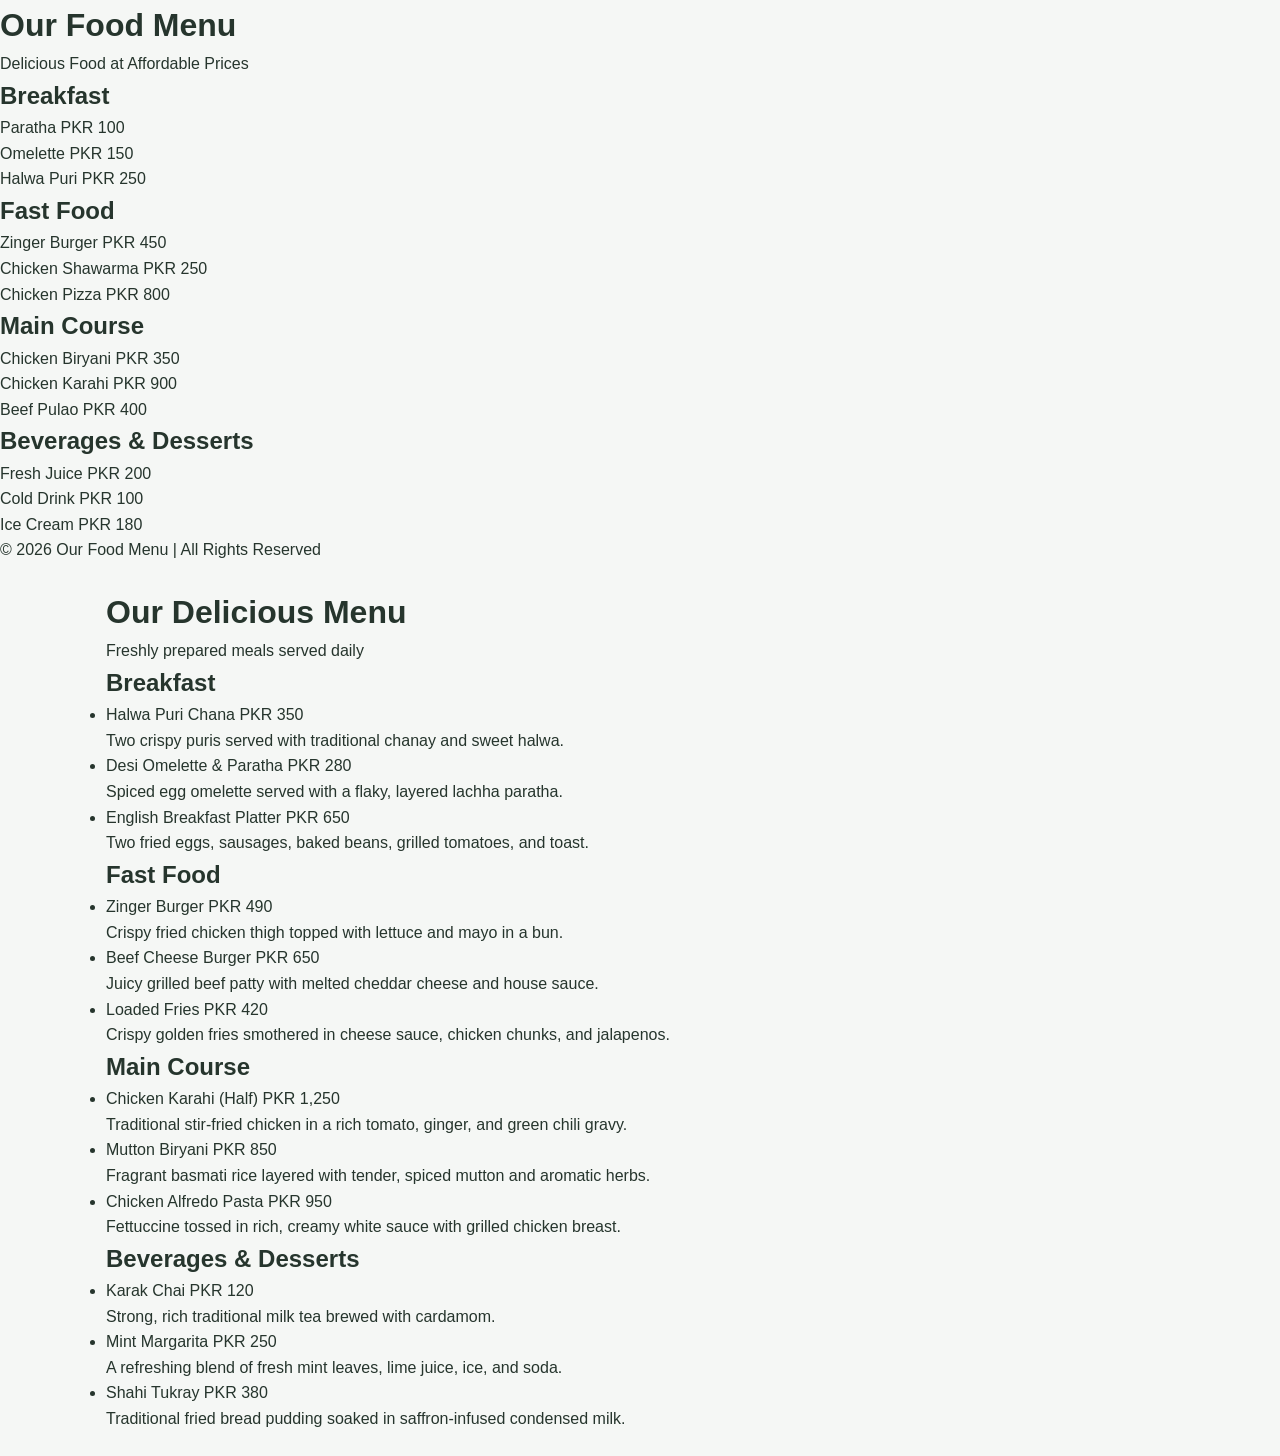
==== commit f7c6c1bf: "Merge branch 'develop' into feature/menu-page" ====
--- a/src/menu.html
+++ b/src/menu.html
@@ -1,9 +1,96 @@
+
 <!DOCTYPE html>
 <html lang="en">
 <head>
     <meta charset="UTF-8">
     <meta name="viewport" content="width=device-width, initial-scale=1.0">
     <title>Food Menu</title>
+
+    <!-- Linking External CSS -->
+    <link rel="stylesheet" href="../styles/style.css"> 
+</head>
+<body>
+
+    <header>
+        <h1>Our Food Menu</h1>
+        <p>Delicious Food at Affordable Prices</p>
+    </header>
+
+    <main class="menu-container">
+
+        <!-- Breakfast -->
+        <section class="menu-category">
+            <h2>Breakfast</h2>
+            <div class="menu-item">
+                <span>Paratha</span>
+                <span>PKR 100</span>
+            </div>
+            <div class="menu-item">
+                <span>Omelette</span>
+                <span>PKR 150</span>
+            </div>
+            <div class="menu-item">
+                <span>Halwa Puri</span>
+                <span>PKR 250</span>
+            </div>
+        </section>
+
+        <!-- Fast Food -->
+        <section class="menu-category">
+            <h2>Fast Food</h2>
+            <div class="menu-item">
+                <span>Zinger Burger</span>
+                <span>PKR 450</span>
+            </div>
+            <div class="menu-item">
+                <span>Chicken Shawarma</span>
+                <span>PKR 250</span>
+            </div>
+            <div class="menu-item">
+                <span>Chicken Pizza</span>
+                <span>PKR 800</span>
+            </div>
+        </section>
+
+        <!-- Main Course -->
+        <section class="menu-category">
+            <h2>Main Course</h2>
+            <div class="menu-item">
+                <span>Chicken Biryani</span>
+                <span>PKR 350</span>
+            </div>
+            <div class="menu-item">
+                <span>Chicken Karahi</span>
+                <span>PKR 900</span>
+            </div>
+            <div class="menu-item">
+                <span>Beef Pulao</span>
+                <span>PKR 400</span>
+            </div>
+        </section>
+
+        <!-- Beverages & Desserts -->
+        <section class="menu-category">
+            <h2>Beverages & Desserts</h2>
+            <div class="menu-item">
+                <span>Fresh Juice</span>
+                <span>PKR 200</span>
+            </div>
+            <div class="menu-item">
+                <span>Cold Drink</span>
+                <span>PKR 100</span>
+            </div>
+            <div class="menu-item">
+                <span>Ice Cream</span>
+                <span>PKR 180</span>
+            </div>
+        </section>
+
+    </main>
+
+    <footer>
+        <p>&copy; 2026 Our Food Menu | All Rights Reserved</p>
+    </footer>
     <link rel="stylesheet" href="../styles/style.css">
 </head>
 <body>
--- a/styles/style.css
+++ b/styles/style.css
@@ -1,4 +1,499 @@
 
+/* General Styling */
+/* ==========================================================
+   Campus Bites - shared stylesheet
+   Each team member adds their page styles in their own
+   section at the bottom. Keep sections separate to make
+   merge conflicts easier to resolve.
+   ========================================================== */
+
+/* ---------- Base (Team Lead) ---------- */
+* {
+  box-sizing: border-box;
+}
+
+body {
+  margin: 0;
+  font-family: Arial, Helvetica, sans-serif;
+  line-height: 1.6;
+  color: #2b2b2b;
+  background-color: #faf7f2;
+}
+
+a {
+  color: #1f6f4a;
+}
+
+.container {
+  max-width: 900px;
+  margin: 0 auto;
+  padding: 24px 16px;
+}
+
+/* ---------- Header and navigation (Team Lead) ---------- */
+.site-header {
+  background-color: #1f6f4a;
+  color: #ffffff;
+  padding: 16px;
+  text-align: center;
+}
+
+.site-title {
+  margin: 0 0 8px;
+  font-size: 2rem;
+}
+
+.site-nav a {
+  display: inline-block;
+  margin: 4px 8px;
+  padding: 6px 12px;
+  color: #ffffff;
+  text-decoration: none;
+  border-radius: 4px;
+}
+
+.site-nav a:hover,
+.site-nav a.active {
+  background-color: #f2b632;
+  color: #2b2b2b;
+}
+
+/* ---------- Footer (Team Lead) ---------- */
+.site-footer {
+  background-color: #2b2b2b;
+  color: #ffffff;
+  text-align: center;
+  padding: 12px;
+  font-size: 0.9rem;
+}
+
+.site-footer p {
+  margin: 0;
+}
+
+/* ---------- Home page (Team Lead) ---------- */
+.hero {
+  text-align: center;
+  padding: 32px 0;
+}
+
+.hero h2 {
+  font-size: 2rem;
+  margin-bottom: 8px;
+}
+
+.info-grid {
+  display: flex;
+  gap: 16px;
+  margin-bottom: 24px;
+}
+
+.info-card {
+  flex: 1;
+  background-color: #ffffff;
+  border: 1px solid #e3ddd2;
+  border-radius: 6px;
+  padding: 16px;
+}
+
+.info-card h3 {
+  margin-top: 0;
+  color: #1f6f4a;
+}
+
+.explore li {
+  margin-bottom: 8px;
+}
+
+/* ---------- Responsive (Team Lead) ---------- */
+@media (max-width: 600px) {
+  .site-title {
+    font-size: 1.5rem;
+  }
+
+  .hero h2 {
+    font-size: 1.5rem;
+  }
+
+  .info-grid {
+    flex-direction: column;
+  }
+
+  .site-nav a {
+    display: block;
+    margin: 4px 0;
+  }
+}
+
+/* ---------- Menu page (Muhammad Muhtasham) ---------- */
+
+/* ---------- Deals page (Amna Ijaz) ---------- */
+
+/* ---------- Order page (Areeba Irfan) ---------- */
+
+/* ---------- Feedback page (Tehreem) ---------- */
+
+/* ========================================
+   CAMPUS BITES - SHARED WEBSITE STYLES
+   Feedback & Contact Page
+
+/* Global Styles */
+* {
+    box-sizing: border-box;
+    margin: 0;
+    padding: 0;
+}
+
+:root {
+    --primary: #246b45;
+    --primary-dark: #194d31;
+    --primary-light: #eaf4ed;
+    --accent: #f4b942;
+    --background: #f5f7f5;
+    --white: #ffffff;
+    --text: #26352d;
+    --muted: #68756c;
+    --border: #dce5de;
+}
+
+body {
+    font-family: Arial, Helvetica, sans-serif;
+    background-color: var(--background);
+    color: var(--text);
+    line-height: 1.6;
+}
+
+a {
+    color: var(--primary);
+    text-decoration: none;
+}
+
+a:hover {
+    color: var(--primary-dark);
+}
+
+.container {
+    width: 90%;
+    max-width: 1100px;
+    margin: 0 auto;
+}
+
+/* Header and Navigation */
+.site-header {
+    background-color: var(--white);
+    border-bottom: 1px solid var(--border);
+    box-shadow: 0 2px 8px rgba(0, 0, 0, 0.04);
+}
+
+.header-content {
+    min-height: 76px;
+    display: flex;
+    align-items: center;
+    justify-content: space-between;
+    gap: 20px;
+}
+
+.logo {
+    color: var(--primary);
+    font-size: 25px;
+    font-weight: bold;
+    white-space: nowrap;
+}
+
+.navbar {
+    display: flex;
+    align-items: center;
+    justify-content: flex-end;
+    gap: 8px;
+    flex-wrap: wrap;
+}
+
+.navbar a {
+    color: var(--text);
+    padding: 9px 12px;
+    border-radius: 6px;
+    font-size: 14px;
+    transition: background-color 0.3s, color 0.3s;
+}
+
+.navbar a:hover,
+.navbar a.active {
+    background-color: var(--primary);
+    color: var(--white);
+}
+
+/* Page Banner */
+.page-banner {
+    background: linear-gradient(135deg, #246b45, #39845a);
+    color: var(--white);
+    text-align: center;
+    padding: 55px 20px;
+}
+
+.eyebrow {
+    color: #f8d98d;
+    font-size: 13px;
+    font-weight: bold;
+    letter-spacing: 2px;
+    margin-bottom: 8px;
+}
+
+.page-banner h1 {
+    font-size: 36px;
+    line-height: 1.25;
+    margin-bottom: 12px;
+}
+
+.page-banner p:last-child {
+    max-width: 620px;
+    margin: 0 auto;
+}
+
+/* Main Feedback Layout */
+.feedback-layout {
+    display: grid;
+    grid-template-columns: 0.9fr 1.1fr;
+    align-items: start;
+    gap: 28px;
+    padding-top: 40px;
+    padding-bottom: 45px;
+}
+
+/* Content Cards */
+.content-card {
+    background-color: var(--white);
+    padding: 30px;
+    border: 1px solid var(--border);
+    border-radius: 14px;
+    box-shadow: 0 5px 18px rgba(25, 77, 49, 0.06);
+}
+
+.content-card h2 {
+    color: var(--primary);
+    font-size: 25px;
+    margin-bottom: 10px;
+}
+
+.section-intro {
+    color: var(--muted);
+    margin-bottom: 25px;
+}
+
+/* Contact Details */
+.contact-item {
+    display: flex;
+    align-items: flex-start;
+    gap: 14px;
+    margin-bottom: 23px;
+}
+
+.contact-icon {
+    display: flex;
+    align-items: center;
+    justify-content: center;
+    flex-shrink: 0;
+    width: 44px;
+    height: 44px;
+    background-color: var(--primary-light);
+    border-radius: 10px;
+    font-size: 21px;
+}
+
+.contact-item h3,
+.contact-note h3 {
+    color: var(--text);
+    font-size: 16px;
+    margin-bottom: 4px;
+}
+
+.contact-item p {
+    color: var(--muted);
+    overflow-wrap: anywhere;
+}
+
+.contact-item a {
+    overflow-wrap: anywhere;
+}
+
+.contact-note {
+    background-color: var(--primary-light);
+    border-left: 4px solid var(--primary);
+    padding: 17px;
+    margin-top: 28px;
+    border-radius: 6px;
+}
+
+.contact-note p {
+    color: var(--muted);
+    font-size: 14px;
+}
+
+/* Feedback Form */
+.form-group {
+    margin-bottom: 19px;
+}
+
+.form-group label {
+    display: block;
+    font-weight: bold;
+    font-size: 14px;
+    margin-bottom: 7px;
+}
+
+.form-group input,
+.form-group select,
+.form-group textarea {
+    display: block;
+    width: 100%;
+    padding: 12px 14px;
+    border: 1px solid #cbd7ce;
+    border-radius: 7px;
+    background-color: var(--white);
+    color: var(--text);
+    font: inherit;
+    font-size: 15px;
+    transition: border-color 0.2s, box-shadow 0.2s;
+}
+
+.form-group input,
+.form-group select {
+    min-height: 46px;
+}
+
+.form-group textarea {
+    resize: vertical;
+    min-height: 130px;
+}
+
+.form-group input:focus,
+.form-group select:focus,
+.form-group textarea:focus {
+    outline: none;
+    border-color: var(--primary);
+    box-shadow: 0 0 0 3px rgba(36, 107, 69, 0.13);
+}
+
+.form-group input::placeholder,
+.form-group textarea::placeholder {
+    color: #929c95;
+}
+
+/* Submit Button */
+.submit-button {
+    width: 100%;
+    padding: 14px 20px;
+    border: none;
+    border-radius: 7px;
+    background-color: var(--primary);
+    color: var(--white);
+    font-size: 16px;
+    font-weight: bold;
+    cursor: pointer;
+    transition: background-color 0.3s, transform 0.2s;
+}
+
+.submit-button:hover {
+    background-color: var(--primary-dark);
+}
+
+.submit-button:active {
+    transform: scale(0.99);
+}
+
+.submit-button:focus-visible {
+    outline: 3px solid var(--accent);
+    outline-offset: 3px;
+}
+
+.form-note {
+    color: var(--muted);
+    font-size: 13px;
+    text-align: center;
+    margin-top: 15px;
+}
+
+/* Footer */
+.site-footer {
+    background-color: #183d2a;
+    color: #e8f1eb;
+    padding: 23px 0;
+}
+
+.footer-content {
+    display: flex;
+    justify-content: space-between;
+    align-items: center;
+    flex-wrap: wrap;
+    gap: 10px;
+}
+
+.footer-content p {
+    font-size: 13px;
+}
+
+/* Tablet Responsive Design */
+@media (max-width: 850px) {
+    .header-content {
+        flex-direction: column;
+        justify-content: center;
+        padding-top: 16px;
+        padding-bottom: 16px;
+    }
+
+    .navbar {
+        justify-content: center;
+    }
+
+    .feedback-layout {
+        grid-template-columns: 1fr;
+        max-width: 700px;
+    }
+}
+
+/* Mobile Responsive Design */
+@media (max-width: 550px) {
+    .container {
+        width: 92%;
+    }
+
+    .logo {
+        font-size: 23px;
+    }
+
+    .navbar {
+        gap: 5px;
+    }
+
+    .navbar a {
+        padding: 8px;
+        font-size: 13px;
+    }
+
+    .page-banner {
+        padding: 38px 15px;
+    }
+
+    .page-banner h1 {
+        font-size: 28px;
+    }
+
+    .feedback-layout {
+        padding-top: 25px;
+        padding-bottom: 30px;
+        gap: 20px;
+    }
+
+    .content-card {
+        padding: 21px;
+    }
+
+    .content-card h2 {
+        font-size: 22px;
+    }
+
+    .footer-content {
+        flex-direction: column;
+        text-align: center;
 /* =========================================
    CAMPUS BITES — HOW TO ORDER PAGE
    Modern, responsive cafeteria design
@@ -395,6 +890,12 @@
     margin: 0;
     padding: 0;
     box-sizing: border-box;
+}
+
+body {
+    font-family: Arial, sans-serif;
+    background-color: #f5f5f5;
+    color: #333;
     font-family: 'Segoe UI', Tahoma, Geneva, Verdana, sans-serif;
 }
 
@@ -412,6 +913,14 @@
 
 /* Header */
 header {
+    background-color: #8b0000;
+    color: white;
+    text-align: center;
+    padding: 30px 15px;
+}
+
+header h1 {
+    font-size: 36px;
     text-align: center;
     margin-bottom: 40px;
     padding: 20px 0;
@@ -425,6 +934,70 @@
 }
 
 header p {
+    font-size: 16px;
+}
+
+/* Menu Container */
+.menu-container {
+    width: 85%;
+    max-width: 1000px;
+    margin: 30px auto;
+    display: grid;
+    grid-template-columns: repeat(2, 1fr);
+    gap: 25px;
+}
+
+/* Menu Categories */
+.menu-category {
+    background-color: white;
+    padding: 25px;
+    border-radius: 10px;
+    box-shadow: 0 3px 10px rgba(0, 0, 0, 0.1);
+}
+
+.menu-category h2 {
+    color: #8b0000;
+    border-bottom: 2px solid #8b0000;
+    padding-bottom: 12px;
+    margin-bottom: 15px;
+}
+
+/* Menu Items */
+.menu-item {
+    display: flex;
+    justify-content: space-between;
+    padding: 12px 5px;
+    border-bottom: 1px solid #ddd;
+    font-size: 16px;
+}
+
+.menu-item:last-child {
+    border-bottom: none;
+}
+
+.menu-item span:last-child {
+    font-weight: bold;
+    color: #8b0000;
+}
+
+/* Footer */
+footer {
+    background-color: #333;
+    color: white;
+    text-align: center;
+    padding: 18px;
+    margin-top: 30px;
+}
+
+/* Responsive Design */
+@media (max-width: 600px) {
+    .menu-container {
+        grid-template-columns: 1fr;
+        width: 90%;
+    }
+
+    header h1 {
+        font-size: 28px;
     color: #7f8c8d;
     font-size: 1.1rem;
 }
--- a/styles/style.css
+++ b/styles/style.css
@@ -1,4 +1,499 @@
 
+/* General Styling */
+/* ==========================================================
+   Campus Bites - shared stylesheet
+   Each team member adds their page styles in their own
+   section at the bottom. Keep sections separate to make
+   merge conflicts easier to resolve.
+   ========================================================== */
+
+/* ---------- Base (Team Lead) ---------- */
+* {
+  box-sizing: border-box;
+}
+
+body {
+  margin: 0;
+  font-family: Arial, Helvetica, sans-serif;
+  line-height: 1.6;
+  color: #2b2b2b;
+  background-color: #faf7f2;
+}
+
+a {
+  color: #1f6f4a;
+}
+
+.container {
+  max-width: 900px;
+  margin: 0 auto;
+  padding: 24px 16px;
+}
+
+/* ---------- Header and navigation (Team Lead) ---------- */
+.site-header {
+  background-color: #1f6f4a;
+  color: #ffffff;
+  padding: 16px;
+  text-align: center;
+}
+
+.site-title {
+  margin: 0 0 8px;
+  font-size: 2rem;
+}
+
+.site-nav a {
+  display: inline-block;
+  margin: 4px 8px;
+  padding: 6px 12px;
+  color: #ffffff;
+  text-decoration: none;
+  border-radius: 4px;
+}
+
+.site-nav a:hover,
+.site-nav a.active {
+  background-color: #f2b632;
+  color: #2b2b2b;
+}
+
+/* ---------- Footer (Team Lead) ---------- */
+.site-footer {
+  background-color: #2b2b2b;
+  color: #ffffff;
+  text-align: center;
+  padding: 12px;
+  font-size: 0.9rem;
+}
+
+.site-footer p {
+  margin: 0;
+}
+
+/* ---------- Home page (Team Lead) ---------- */
+.hero {
+  text-align: center;
+  padding: 32px 0;
+}
+
+.hero h2 {
+  font-size: 2rem;
+  margin-bottom: 8px;
+}
+
+.info-grid {
+  display: flex;
+  gap: 16px;
+  margin-bottom: 24px;
+}
+
+.info-card {
+  flex: 1;
+  background-color: #ffffff;
+  border: 1px solid #e3ddd2;
+  border-radius: 6px;
+  padding: 16px;
+}
+
+.info-card h3 {
+  margin-top: 0;
+  color: #1f6f4a;
+}
+
+.explore li {
+  margin-bottom: 8px;
+}
+
+/* ---------- Responsive (Team Lead) ---------- */
+@media (max-width: 600px) {
+  .site-title {
+    font-size: 1.5rem;
+  }
+
+  .hero h2 {
+    font-size: 1.5rem;
+  }
+
+  .info-grid {
+    flex-direction: column;
+  }
+
+  .site-nav a {
+    display: block;
+    margin: 4px 0;
+  }
+}
+
+/* ---------- Menu page (Muhammad Muhtasham) ---------- */
+
+/* ---------- Deals page (Amna Ijaz) ---------- */
+
+/* ---------- Order page (Areeba Irfan) ---------- */
+
+/* ---------- Feedback page (Tehreem) ---------- */
+
+/* ========================================
+   CAMPUS BITES - SHARED WEBSITE STYLES
+   Feedback & Contact Page
+
+/* Global Styles */
+* {
+    box-sizing: border-box;
+    margin: 0;
+    padding: 0;
+}
+
+:root {
+    --primary: #246b45;
+    --primary-dark: #194d31;
+    --primary-light: #eaf4ed;
+    --accent: #f4b942;
+    --background: #f5f7f5;
+    --white: #ffffff;
+    --text: #26352d;
+    --muted: #68756c;
+    --border: #dce5de;
+}
+
+body {
+    font-family: Arial, Helvetica, sans-serif;
+    background-color: var(--background);
+    color: var(--text);
+    line-height: 1.6;
+}
+
+a {
+    color: var(--primary);
+    text-decoration: none;
+}
+
+a:hover {
+    color: var(--primary-dark);
+}
+
+.container {
+    width: 90%;
+    max-width: 1100px;
+    margin: 0 auto;
+}
+
+/* Header and Navigation */
+.site-header {
+    background-color: var(--white);
+    border-bottom: 1px solid var(--border);
+    box-shadow: 0 2px 8px rgba(0, 0, 0, 0.04);
+}
+
+.header-content {
+    min-height: 76px;
+    display: flex;
+    align-items: center;
+    justify-content: space-between;
+    gap: 20px;
+}
+
+.logo {
+    color: var(--primary);
+    font-size: 25px;
+    font-weight: bold;
+    white-space: nowrap;
+}
+
+.navbar {
+    display: flex;
+    align-items: center;
+    justify-content: flex-end;
+    gap: 8px;
+    flex-wrap: wrap;
+}
+
+.navbar a {
+    color: var(--text);
+    padding: 9px 12px;
+    border-radius: 6px;
+    font-size: 14px;
+    transition: background-color 0.3s, color 0.3s;
+}
+
+.navbar a:hover,
+.navbar a.active {
+    background-color: var(--primary);
+    color: var(--white);
+}
+
+/* Page Banner */
+.page-banner {
+    background: linear-gradient(135deg, #246b45, #39845a);
+    color: var(--white);
+    text-align: center;
+    padding: 55px 20px;
+}
+
+.eyebrow {
+    color: #f8d98d;
+    font-size: 13px;
+    font-weight: bold;
+    letter-spacing: 2px;
+    margin-bottom: 8px;
+}
+
+.page-banner h1 {
+    font-size: 36px;
+    line-height: 1.25;
+    margin-bottom: 12px;
+}
+
+.page-banner p:last-child {
+    max-width: 620px;
+    margin: 0 auto;
+}
+
+/* Main Feedback Layout */
+.feedback-layout {
+    display: grid;
+    grid-template-columns: 0.9fr 1.1fr;
+    align-items: start;
+    gap: 28px;
+    padding-top: 40px;
+    padding-bottom: 45px;
+}
+
+/* Content Cards */
+.content-card {
+    background-color: var(--white);
+    padding: 30px;
+    border: 1px solid var(--border);
+    border-radius: 14px;
+    box-shadow: 0 5px 18px rgba(25, 77, 49, 0.06);
+}
+
+.content-card h2 {
+    color: var(--primary);
+    font-size: 25px;
+    margin-bottom: 10px;
+}
+
+.section-intro {
+    color: var(--muted);
+    margin-bottom: 25px;
+}
+
+/* Contact Details */
+.contact-item {
+    display: flex;
+    align-items: flex-start;
+    gap: 14px;
+    margin-bottom: 23px;
+}
+
+.contact-icon {
+    display: flex;
+    align-items: center;
+    justify-content: center;
+    flex-shrink: 0;
+    width: 44px;
+    height: 44px;
+    background-color: var(--primary-light);
+    border-radius: 10px;
+    font-size: 21px;
+}
+
+.contact-item h3,
+.contact-note h3 {
+    color: var(--text);
+    font-size: 16px;
+    margin-bottom: 4px;
+}
+
+.contact-item p {
+    color: var(--muted);
+    overflow-wrap: anywhere;
+}
+
+.contact-item a {
+    overflow-wrap: anywhere;
+}
+
+.contact-note {
+    background-color: var(--primary-light);
+    border-left: 4px solid var(--primary);
+    padding: 17px;
+    margin-top: 28px;
+    border-radius: 6px;
+}
+
+.contact-note p {
+    color: var(--muted);
+    font-size: 14px;
+}
+
+/* Feedback Form */
+.form-group {
+    margin-bottom: 19px;
+}
+
+.form-group label {
+    display: block;
+    font-weight: bold;
+    font-size: 14px;
+    margin-bottom: 7px;
+}
+
+.form-group input,
+.form-group select,
+.form-group textarea {
+    display: block;
+    width: 100%;
+    padding: 12px 14px;
+    border: 1px solid #cbd7ce;
+    border-radius: 7px;
+    background-color: var(--white);
+    color: var(--text);
+    font: inherit;
+    font-size: 15px;
+    transition: border-color 0.2s, box-shadow 0.2s;
+}
+
+.form-group input,
+.form-group select {
+    min-height: 46px;
+}
+
+.form-group textarea {
+    resize: vertical;
+    min-height: 130px;
+}
+
+.form-group input:focus,
+.form-group select:focus,
+.form-group textarea:focus {
+    outline: none;
+    border-color: var(--primary);
+    box-shadow: 0 0 0 3px rgba(36, 107, 69, 0.13);
+}
+
+.form-group input::placeholder,
+.form-group textarea::placeholder {
+    color: #929c95;
+}
+
+/* Submit Button */
+.submit-button {
+    width: 100%;
+    padding: 14px 20px;
+    border: none;
+    border-radius: 7px;
+    background-color: var(--primary);
+    color: var(--white);
+    font-size: 16px;
+    font-weight: bold;
+    cursor: pointer;
+    transition: background-color 0.3s, transform 0.2s;
+}
+
+.submit-button:hover {
+    background-color: var(--primary-dark);
+}
+
+.submit-button:active {
+    transform: scale(0.99);
+}
+
+.submit-button:focus-visible {
+    outline: 3px solid var(--accent);
+    outline-offset: 3px;
+}
+
+.form-note {
+    color: var(--muted);
+    font-size: 13px;
+    text-align: center;
+    margin-top: 15px;
+}
+
+/* Footer */
+.site-footer {
+    background-color: #183d2a;
+    color: #e8f1eb;
+    padding: 23px 0;
+}
+
+.footer-content {
+    display: flex;
+    justify-content: space-between;
+    align-items: center;
+    flex-wrap: wrap;
+    gap: 10px;
+}
+
+.footer-content p {
+    font-size: 13px;
+}
+
+/* Tablet Responsive Design */
+@media (max-width: 850px) {
+    .header-content {
+        flex-direction: column;
+        justify-content: center;
+        padding-top: 16px;
+        padding-bottom: 16px;
+    }
+
+    .navbar {
+        justify-content: center;
+    }
+
+    .feedback-layout {
+        grid-template-columns: 1fr;
+        max-width: 700px;
+    }
+}
+
+/* Mobile Responsive Design */
+@media (max-width: 550px) {
+    .container {
+        width: 92%;
+    }
+
+    .logo {
+        font-size: 23px;
+    }
+
+    .navbar {
+        gap: 5px;
+    }
+
+    .navbar a {
+        padding: 8px;
+        font-size: 13px;
+    }
+
+    .page-banner {
+        padding: 38px 15px;
+    }
+
+    .page-banner h1 {
+        font-size: 28px;
+    }
+
+    .feedback-layout {
+        padding-top: 25px;
+        padding-bottom: 30px;
+        gap: 20px;
+    }
+
+    .content-card {
+        padding: 21px;
+    }
+
+    .content-card h2 {
+        font-size: 22px;
+    }
+
+    .footer-content {
+        flex-direction: column;
+        text-align: center;
 /* =========================================
    CAMPUS BITES — HOW TO ORDER PAGE
    Modern, responsive cafeteria design
@@ -395,6 +890,12 @@
     margin: 0;
     padding: 0;
     box-sizing: border-box;
+}
+
+body {
+    font-family: Arial, sans-serif;
+    background-color: #f5f5f5;
+    color: #333;
     font-family: 'Segoe UI', Tahoma, Geneva, Verdana, sans-serif;
 }
 
@@ -412,6 +913,14 @@
 
 /* Header */
 header {
+    background-color: #8b0000;
+    color: white;
+    text-align: center;
+    padding: 30px 15px;
+}
+
+header h1 {
+    font-size: 36px;
     text-align: center;
     margin-bottom: 40px;
     padding: 20px 0;
@@ -425,6 +934,70 @@
 }
 
 header p {
+    font-size: 16px;
+}
+
+/* Menu Container */
+.menu-container {
+    width: 85%;
+    max-width: 1000px;
+    margin: 30px auto;
+    display: grid;
+    grid-template-columns: repeat(2, 1fr);
+    gap: 25px;
+}
+
+/* Menu Categories */
+.menu-category {
+    background-color: white;
+    padding: 25px;
+    border-radius: 10px;
+    box-shadow: 0 3px 10px rgba(0, 0, 0, 0.1);
+}
+
+.menu-category h2 {
+    color: #8b0000;
+    border-bottom: 2px solid #8b0000;
+    padding-bottom: 12px;
+    margin-bottom: 15px;
+}
+
+/* Menu Items */
+.menu-item {
+    display: flex;
+    justify-content: space-between;
+    padding: 12px 5px;
+    border-bottom: 1px solid #ddd;
+    font-size: 16px;
+}
+
+.menu-item:last-child {
+    border-bottom: none;
+}
+
+.menu-item span:last-child {
+    font-weight: bold;
+    color: #8b0000;
+}
+
+/* Footer */
+footer {
+    background-color: #333;
+    color: white;
+    text-align: center;
+    padding: 18px;
+    margin-top: 30px;
+}
+
+/* Responsive Design */
+@media (max-width: 600px) {
+    .menu-container {
+        grid-template-columns: 1fr;
+        width: 90%;
+    }
+
+    header h1 {
+        font-size: 28px;
     color: #7f8c8d;
     font-size: 1.1rem;
 }
